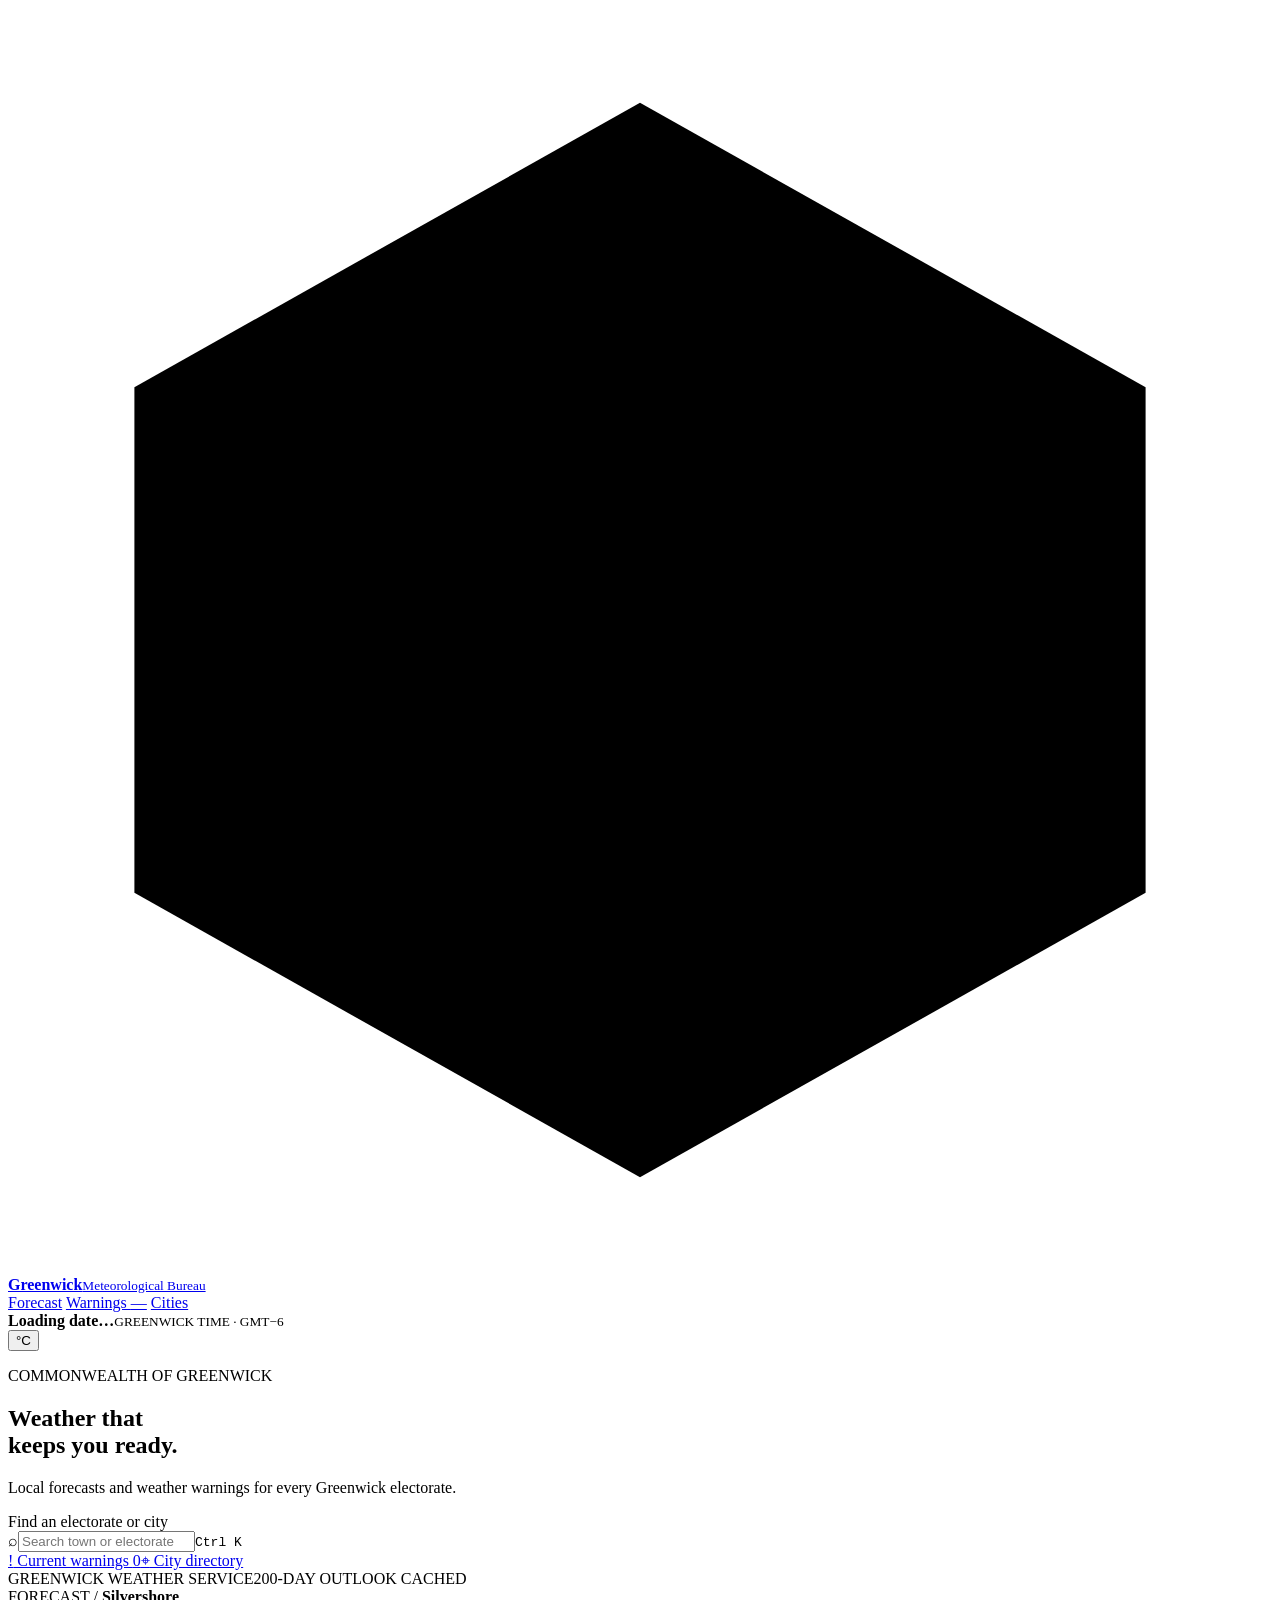
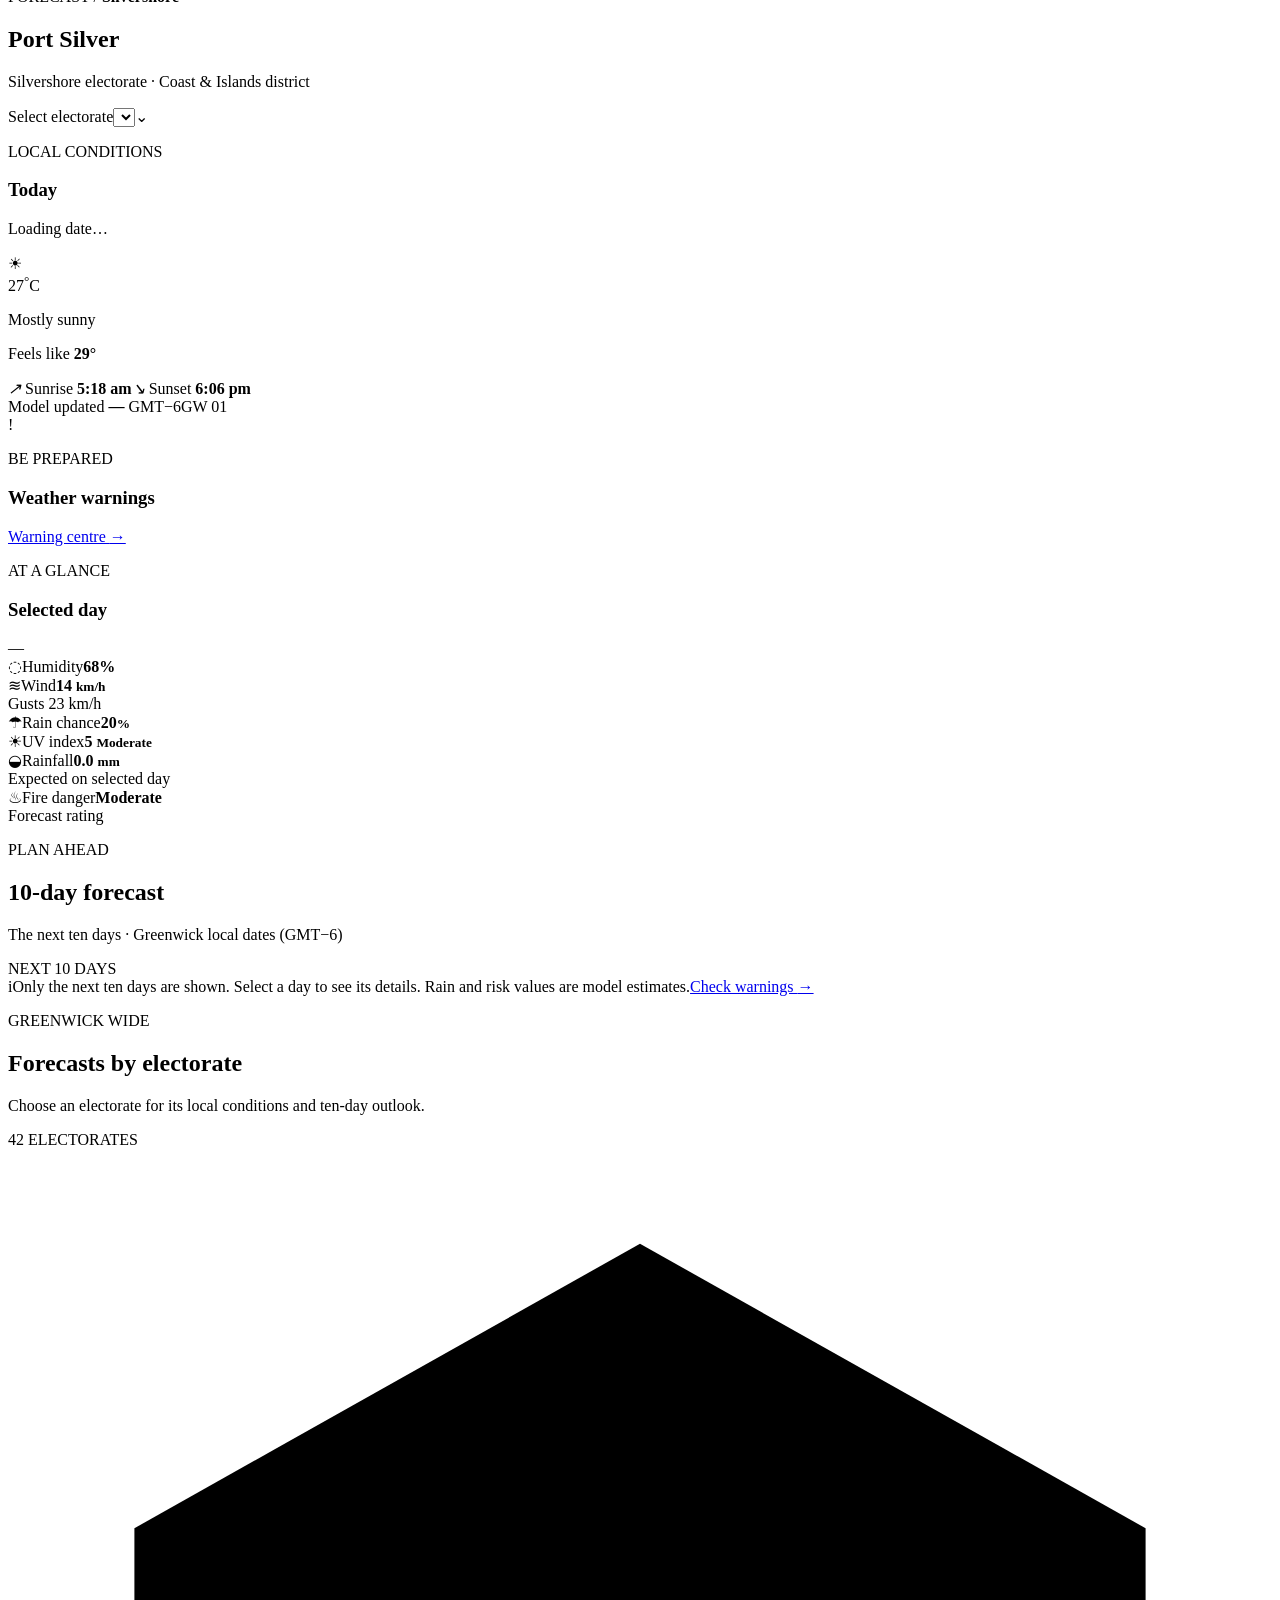
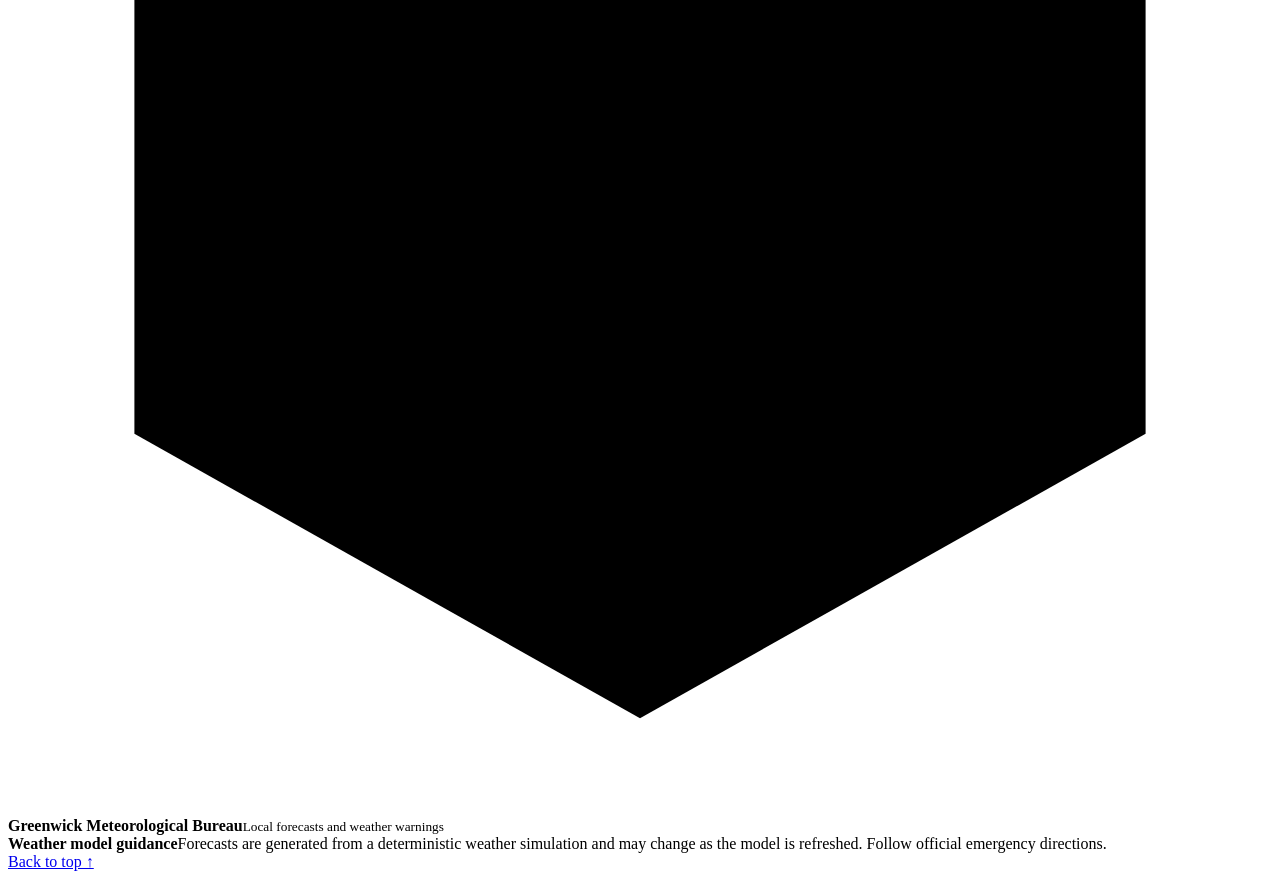
==== index.html @ f3125a79 "Add multi-page Greenwick weather site" ====
<!doctype html>
<html lang="en">
<head>
  <meta charset="utf-8">
  <meta name="viewport" content="width=device-width, initial-scale=1">
  <meta name="theme-color" content="#0b3672">
  <meta name="description" content="Daily weather forecasts and weather warnings for every electorate in Greenwick.">
  <title>Greenwick Meteorological Bureau | Forecast</title>
  <link rel="icon" href="assets/mark.svg" type="image/svg+xml">
  <link rel="stylesheet" href="styles.css">
  <link rel="stylesheet" href="pages.css">
  <script src="weather-core.js" defer></script>
  <script src="app.js" defer></script>
</head>
<body>
  <header class="topbar">
    <a class="brand" href="index.html" aria-label="Greenwick Meteorological Bureau home">
      <span class="brand-mark" aria-hidden="true"><svg viewBox="0 0 40 40"><path d="M20 3 36 12v16L20 37 4 28V12L20 3Z"/><path d="M9 22h22M12 17h16M15 12h10M15 27h10M18 32h4"/></svg></span>
      <span><b>Greenwick</b><small>Meteorological Bureau</small></span>
    </a>
    <nav class="main-nav" aria-label="Main navigation">
      <a class="nav-link active" href="index.html" aria-current="page">Forecast</a>
      <a class="nav-link" href="warnings.html">Warnings <span class="nav-count" id="nav-warning-count">—</span></a>
      <a class="nav-link" href="cities.html">Cities</a>
    </nav>
    <div class="top-actions"><div class="time-chip"><b data-local-date>Loading date…</b><small>GREENWICK TIME · GMT−6 <span data-local-time></span></small></div><button class="icon-button" id="units-toggle" title="Toggle temperature units" aria-label="Toggle temperature units">°C</button></div>
  </header>

  <main id="top">
    <section class="hero" id="forecast">
      <div class="hero-contours" aria-hidden="true"></div>
      <div class="hero-inner">
        <div class="hero-copy"><p class="eyebrow">COMMONWEALTH OF GREENWICK</p><h1>Weather that<br><span>keeps you ready.</span></h1><p>Local forecasts and weather warnings for every Greenwick electorate.</p></div>
        <div class="hero-tools">
          <label class="search-label" for="electorate-search">Find an electorate or city</label>
          <div class="search-wrap"><span aria-hidden="true">⌕</span><input id="electorate-search" type="search" placeholder="Search town or electorate" autocomplete="off"><kbd>Ctrl K</kbd></div>
          <div class="quick-links"><a href="warnings.html"><span class="quick-icon warning-icon">!</span> Current warnings <span id="hero-warning-count">0</span></a><a href="cities.html"><span class="quick-icon">⌖</span> City directory</a></div>
          <div class="search-results" id="search-results" role="listbox" aria-label="Electorate search results" hidden></div>
        </div>
      </div>
      <div class="hero-bottom"><span><i class="live-dot"></i> GREENWICK WEATHER SERVICE</span><span id="cache-status">200-DAY OUTLOOK CACHED</span></div>
    </section>

    <section class="content-shell">
      <div class="location-line">
        <div><div class="breadcrumb">FORECAST <span>/</span> <b id="breadcrumb-area">Silvershore</b></div><h2 id="location-title">Port Silver</h2><p id="location-meta">Silvershore electorate · Coast &amp; Islands district</p></div>
        <label class="select-wrap"><span class="sr-only">Select electorate</span><select id="electorate-select"></select><span aria-hidden="true">⌄</span></label>
      </div>

      <div class="dashboard-grid">
        <section class="current-card" aria-labelledby="current-heading">
          <div class="current-art" aria-hidden="true"><div class="sun"></div><div class="cloud cloud-one"></div><div class="cloud cloud-two"></div><div class="rain rain-one"></div><div class="rain rain-two"></div><div class="art-horizon"></div></div>
          <div class="current-top"><div><p class="eyebrow pale">LOCAL CONDITIONS</p><h3 id="current-heading">Today</h3><p id="current-date">Loading date…</p></div><div class="current-weather-icon" id="current-icon" aria-hidden="true">☀</div></div>
          <div class="temperature"><span id="current-temp">27</span><sup>°</sup><span class="temp-unit">C</span></div>
          <p class="condition" id="current-condition">Mostly sunny</p>
          <p class="feels">Feels like <b id="current-feels">29°</b></p>
          <div class="sun-times"><span><i>↗</i> Sunrise <b id="sunrise">5:18 am</b></span><span><i>↘</i> Sunset <b id="sunset">6:06 pm</b></span></div>
          <div class="current-foot"><span><i class="live-dot"></i> Model updated <b id="updated-time">—</b> GMT−6</span><span class="location-code" id="location-code">GW 01</span></div>
        </section>

        <div class="right-column">
          <section class="warning-card" id="warnings" aria-labelledby="warnings-heading">
            <div class="section-heading warning-heading"><div class="alert-symbol">!</div><div><p class="eyebrow">BE PREPARED</p><h3 id="warnings-heading">Weather warnings</h3></div><a class="text-link" href="warnings.html">Warning centre <span>→</span></a></div>
            <div id="warning-summary" class="warning-summary"></div>
            <div id="warning-list" class="warning-list"></div>
            <div class="no-warnings" id="no-warnings" hidden><span>✓</span><div><b>No warnings for this electorate</b><small>Forecast conditions are below the alert thresholds for the next ten days.</small></div></div>
          </section>
          <section class="details-card" aria-labelledby="details-heading"><div class="section-heading"><div><p class="eyebrow">AT A GLANCE</p><h3 id="details-heading">Selected day</h3></div><span class="details-date" id="details-date">—</span></div>
            <div class="metrics-grid">
              <div class="metric"><span class="metric-icon">◌</span><span class="metric-label">Humidity</span><b id="humidity">68%</b><div class="metric-track"><i id="humidity-bar"></i></div></div>
              <div class="metric"><span class="metric-icon">≋</span><span class="metric-label">Wind</span><b><span id="wind">14</span> <small>km/h</small></b><div class="metric-note">Gusts <span id="gust">23</span> km/h</div></div>
              <div class="metric"><span class="metric-icon">☂</span><span class="metric-label">Rain chance</span><b><span id="rain-prob">20</span><small>%</small></b><div class="metric-track"><i id="rain-bar"></i></div></div>
              <div class="metric"><span class="metric-icon">☀</span><span class="metric-label">UV index</span><b><span id="uv">5</span> <small id="uv-level">Moderate</small></b><div class="uv-scale"><i></i><i></i><i></i><i></i><i></i></div></div>
              <div class="metric"><span class="metric-icon">◒</span><span class="metric-label">Rainfall</span><b><span id="rain-mm">0.0</span> <small>mm</small></b><div class="metric-note">Expected on selected day</div></div>
              <div class="metric"><span class="metric-icon">♨</span><span class="metric-label">Fire danger</span><b id="fire-danger">Moderate</b><div class="metric-note">Forecast rating</div></div>
            </div>
          </section>
        </div>
      </div>

      <section class="outlook-section" id="outlook" aria-labelledby="outlook-heading">
        <div class="outlook-heading"><div><p class="eyebrow">PLAN AHEAD</p><h2 id="outlook-heading">10-day forecast</h2><p id="outlook-caption">The next ten days · Greenwick local dates (GMT−6)</p></div><span class="range-label">NEXT 10 DAYS</span></div>
        <div class="forecast-strip" id="forecast-strip"></div>
        <div class="outlook-note"><span class="info-icon">i</span><span>Only the next ten days are shown. Select a day to see its details. Rain and risk values are model estimates.</span><a href="warnings.html" class="subtle-button">Check warnings <span>→</span></a></div>
      </section>

      <section class="electorates-section" id="electorates"><div class="section-heading"><div><p class="eyebrow">GREENWICK WIDE</p><h2>Forecasts by electorate</h2><p class="section-subtitle">Choose an electorate for its local conditions and ten-day outlook.</p></div><span class="electorate-count">42 ELECTORATES</span></div><div class="electorate-chips" id="electorate-chips"></div></section>
    </section>
  </main>
  <footer><div class="footer-brand"><span class="brand-mark small"><svg viewBox="0 0 40 40"><path d="M20 3 36 12v16L20 37 4 28V12L20 3Z"/><path d="M9 22h22M12 17h16M15 12h10M15 27h10M18 32h4"/></svg></span><div><b>Greenwick Meteorological Bureau</b><small>Local forecasts and weather warnings</small></div></div><div class="footer-note"><b>Weather model guidance</b><span>Forecasts are generated from a deterministic weather simulation and may change as the model is refreshed. Follow official emergency directions.</span></div><a href="#top" class="back-top">Back to top ↑</a></footer>
</body>
</html>
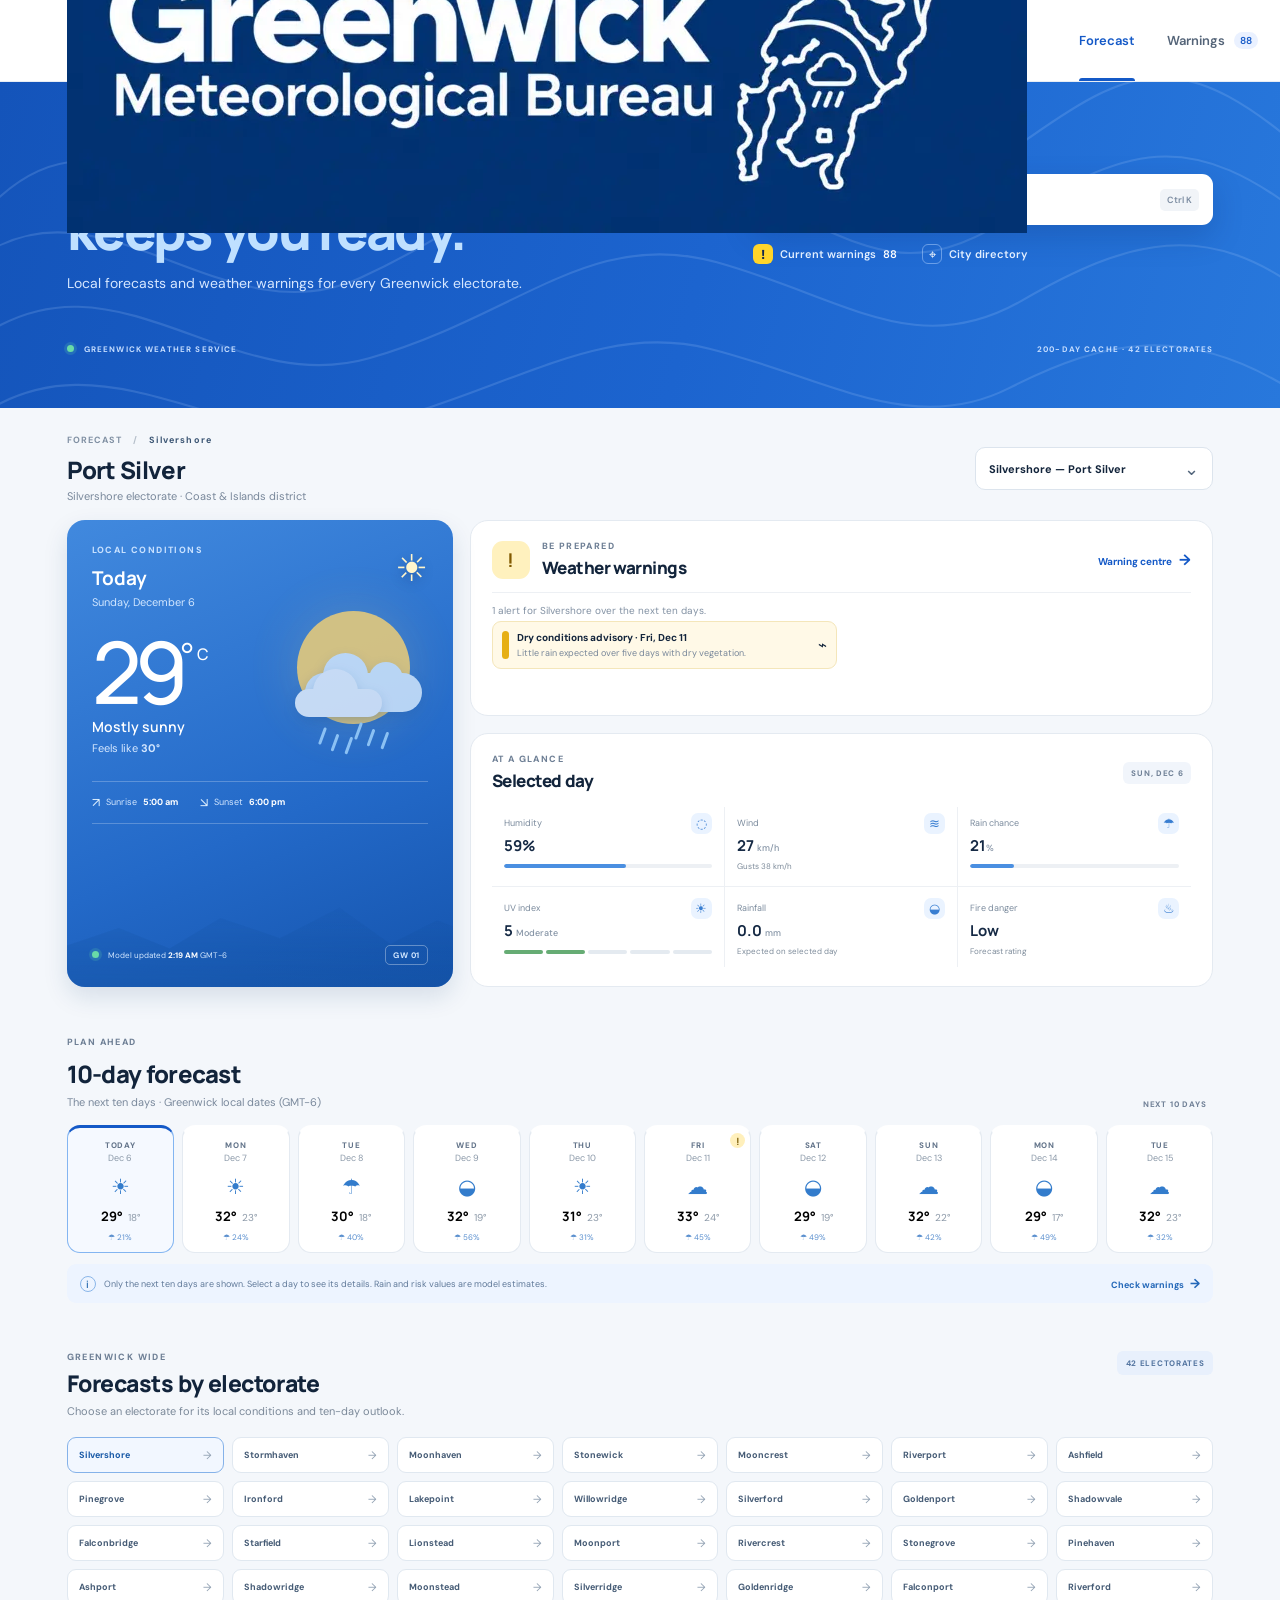
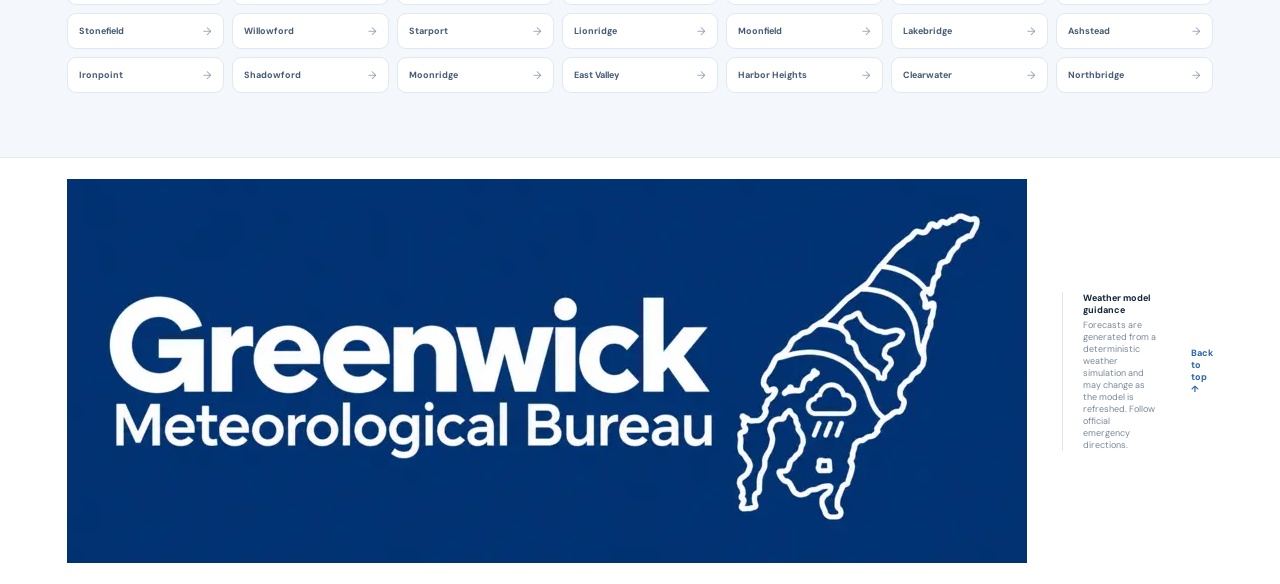
==== commit 5fd03e79: "Use the supplied Greenwick Bureau logo across site pages" ====
--- a/index.html
+++ b/index.html
@@ -14,10 +14,7 @@
 </head>
 <body>
   <header class="topbar">
-    <a class="brand" href="index.html" aria-label="Greenwick Meteorological Bureau home">
-      <span class="brand-mark" aria-hidden="true"><svg viewBox="0 0 40 40"><path d="M20 3 36 12v16L20 37 4 28V12L20 3Z"/><path d="M9 22h22M12 17h16M15 12h10M15 27h10M18 32h4"/></svg></span>
-      <span><b>Greenwick</b><small>Meteorological Bureau</small></span>
-    </a>
+    <a class="brand" href="index.html" aria-label="Greenwick Meteorological Bureau home"><img class="brand-logo" src="assets/greenwick-logo.webp" alt=""></a>
     <nav class="main-nav" aria-label="Main navigation">
       <a class="nav-link active" href="index.html" aria-current="page">Forecast</a>
       <a class="nav-link" href="warnings.html">Warnings <span class="nav-count" id="nav-warning-count">—</span></a>
@@ -87,6 +84,6 @@
       <section class="electorates-section" id="electorates"><div class="section-heading"><div><p class="eyebrow">GREENWICK WIDE</p><h2>Forecasts by electorate</h2><p class="section-subtitle">Choose an electorate for its local conditions and ten-day outlook.</p></div><span class="electorate-count">42 ELECTORATES</span></div><div class="electorate-chips" id="electorate-chips"></div></section>
     </section>
   </main>
-  <footer><div class="footer-brand"><span class="brand-mark small"><svg viewBox="0 0 40 40"><path d="M20 3 36 12v16L20 37 4 28V12L20 3Z"/><path d="M9 22h22M12 17h16M15 12h10M15 27h10M18 32h4"/></svg></span><div><b>Greenwick Meteorological Bureau</b><small>Local forecasts and weather warnings</small></div></div><div class="footer-note"><b>Weather model guidance</b><span>Forecasts are generated from a deterministic weather simulation and may change as the model is refreshed. Follow official emergency directions.</span></div><a href="#top" class="back-top">Back to top ↑</a></footer>
+  <footer><a class="footer-brand" href="index.html" aria-label="Greenwick Meteorological Bureau"><img class="brand-logo footer-logo" src="assets/greenwick-logo.webp" alt=""></a><div class="footer-note"><b>Weather model guidance</b><span>Forecasts are generated from a deterministic weather simulation and may change as the model is refreshed. Follow official emergency directions.</span></div><a href="#top" class="back-top">Back to top ↑</a></footer>
 </body>
 </html>
--- a/styles.css
+++ b/styles.css
@@ -0,0 +1,6 @@
+@import url('https://fonts.googleapis.com/css2?family=DM+Sans:wght@400;500;600;700&family=Manrope:wght@400;500;600;700;800&display=swap');
+:root{--blue:#1459c7;--blue-deep:#0a3276;--blue-dark:#07264d;--sky:#eaf3ff;--ink:#12243b;--muted:#6b7a8d;--line:#dce4ed;--yellow:#ffd52a;--red:#cb3a32;--surface:#fff;--bg:#f4f7fb;--green:#3c9a70;--radius:18px;font-family:'DM Sans',Arial,sans-serif;color:var(--ink);background:var(--bg);font-synthesis:none;text-rendering:optimizeLegibility}*{box-sizing:border-box}[hidden]{display:none!important}html{scroll-behavior:smooth;scroll-padding-top:86px}body{margin:0;min-width:320px;background:var(--bg)}button,input,select{font:inherit}button,a,select{outline-color:#80b6ff}a{color:inherit;text-decoration:none}.topbar{height:82px;background:#fff;display:flex;align-items:center;padding:0 max(calc((100vw - 1380px)/2),5.2vw);gap:52px;position:relative;z-index:5;border-bottom:1px solid #e8edf4}.brand{display:flex;align-items:center;gap:11px;flex-shrink:0}.brand-mark{width:39px;height:39px;border-radius:12px;background:var(--blue);display:grid;place-items:center}.brand-mark svg{width:27px;fill:none;stroke:#fff;stroke-width:1.8;stroke-linecap:round;stroke-linejoin:round}.brand b,.brand small{display:block}.brand b{font:800 16px Manrope,sans-serif;letter-spacing:-.4px}.brand small{font-size:10px;color:#68778a;margin-top:2px}.main-nav{display:flex;align-items:stretch;gap:32px;height:100%;flex:1}.nav-link{position:relative;display:flex;align-items:center;gap:9px;color:#546478;font-size:13px;font-weight:600}.nav-link.active{color:var(--blue)}.nav-link.active:after{content:'';height:3px;background:var(--blue);position:absolute;bottom:0;left:0;right:0;border-radius:4px 4px 0 0}.nav-count{background:#eaf1ff;color:var(--blue);font-size:10px;padding:2px 6px;border-radius:10px}.top-actions{display:flex;align-items:center;gap:14px}.service-mark{font-size:9px;font-weight:800;letter-spacing:1px;color:#4776b1;background:#edf4ff;padding:8px 10px;border-radius:7px}.icon-button{border:1px solid var(--line);background:#fff;border-radius:10px;min-width:40px;height:38px;font-weight:700;color:#35516e;cursor:pointer}.hero{min-height:326px;background:#1459c7;color:#fff;position:relative;overflow:visible;isolation:isolate}.hero:before{content:'';position:absolute;inset:0;background:linear-gradient(105deg,#1454ba 0%,#1c64cf 55%,#2878dc 100%);z-index:-2}.hero-contours{position:absolute;inset:0;opacity:.17;z-index:-1;background-image:url("data:image/svg+xml,%3Csvg width='1200' height='480' viewBox='0 0 1200 480' xmlns='http://www.w3.org/2000/svg'%3E%3Cg fill='none' stroke='%23b8d7ff' stroke-width='2'%3E%3Cpath d='M-20 128c122-142 212 51 345-24S515-22 661 33s185 104 293 27 153-99 280 15'/%3E%3Cpath d='M-52 194c126-142 250 53 389-10s178-141 321-93 174 106 285 39 170-94 289 4'/%3E%3Cpath d='M-40 256c137-121 246 43 386 3s207-123 326-90 187 93 286 36 173-79 269-4'/%3E%3Cpath d='M-42 330c129-113 243 21 378-7s220-100 329-73 190 83 281 37 164-61 264 1'/%3E%3Cpath d='M-44 401c142-96 239-3 383-20s223-71 327-56 173 64 282 31 184-46 266 0'/%3E%3C/g%3E%3C/svg%3E");background-size:cover}.hero-inner{max-width:1380px;margin:auto;padding:43px 0 52px;display:grid;grid-template-columns:1.2fr 1fr;align-items:center;gap:70px}.eyebrow{margin:0 0 9px;font-size:9px;font-weight:800;letter-spacing:1.4px;color:#6e7f95}.hero .eyebrow{color:#b6d4ff}.hero h1{font:800 clamp(38px,4.2vw,58px)/1.04 Manrope,sans-serif;letter-spacing:-2.5px;margin:0}.hero h1 span{color:#bfe0ff}.hero-copy>p:last-child{margin:16px 0 0;color:#d6e7ff;font-size:14px}.hero-tools{max-width:460px;justify-self:end;width:100%;position:relative}.search-label{font-size:11px;font-weight:700;display:block;margin-bottom:8px;color:#eaf4ff}.search-wrap{height:51px;border-radius:11px;background:white;display:flex;align-items:center;padding:0 14px;gap:11px;color:#2f5e98;box-shadow:0 12px 30px #082b6736}.search-wrap>span{font-size:27px;line-height:1;transform:rotate(-15deg)}.search-wrap input{flex:1;min-width:0;border:0;outline:0;color:var(--ink);font-size:13px}.search-wrap input::placeholder{color:#98a5b5}.search-wrap kbd{font:600 9px 'DM Sans';background:#f1f4f8;color:#7c8ca1;padding:5px 7px;border-radius:5px}.quick-links{display:flex;gap:25px;margin-top:19px}.quick-links a{font-size:11px;font-weight:600;color:#e2efff;display:flex;align-items:center;gap:7px}.quick-links a>span:last-child{color:#fff}.quick-icon{width:20px;height:20px;border:1px solid #b6d5ff7d;border-radius:6px;display:inline-grid;place-items:center;font-size:13px}.warning-icon{background:#ffd52a;color:#10264d;border:0;font-weight:900}.search-results{position:absolute;top:78px;left:0;right:0;background:#fff;color:var(--ink);z-index:4;border-radius:12px;box-shadow:0 18px 45px #082b6740;overflow:hidden;max-height:320px;overflow-y:auto}.search-result{display:flex;width:100%;border:0;background:#fff;padding:12px 15px;text-align:left;align-items:center;gap:11px;cursor:pointer;color:var(--ink)}.search-result:hover,.search-result:focus{background:#f1f6ff}.result-pin{width:30px;height:30px;border-radius:9px;background:#edf4ff;color:var(--blue);display:grid;place-items:center}.search-result b,.search-result small{display:block}.search-result b{font-size:12px}.search-result small{color:#78879a;font-size:10px;margin-top:2px}.hero-bottom{max-width:1380px;margin:auto;padding:0 0 14px;display:flex;justify-content:space-between;color:#c5ddff;font-size:8px;letter-spacing:1.15px;font-weight:700}.live-dot{display:inline-block;width:7px;height:7px;background:#69dba7;border-radius:50%;margin-right:7px;box-shadow:0 0 0 3px #69dba72d}.content-shell{max-width:1380px;margin:0 auto;padding:26px 0 64px}.location-line{display:flex;justify-content:space-between;align-items:center;margin-bottom:17px}.breadcrumb{color:#8090a3;font-size:9px;font-weight:700;letter-spacing:1.05px}.breadcrumb span{padding:0 8px;color:#b5bfca}.breadcrumb b{color:#3c5674}.location-line h2{font:800 24px Manrope,sans-serif;letter-spacing:-.7px;margin:7px 0 3px}.location-line p{margin:0;color:#78879a;font-size:11px}.select-wrap{min-width:215px;height:43px;background:#fff;border:1px solid var(--line);border-radius:10px;display:flex;align-items:center;padding:0 13px;position:relative;color:#52657b}.select-wrap select{appearance:none;background:transparent;border:0;outline:0;width:100%;font-weight:700;font-size:11px;color:var(--ink);cursor:pointer;padding-right:17px}.select-wrap>span:last-child{position:absolute;right:13px;font-size:18px;pointer-events:none}.dashboard-grid{display:grid;grid-template-columns:minmax(340px,.82fr) minmax(0,1.58fr);gap:17px}.current-card{position:relative;isolation:isolate;overflow:hidden;background:linear-gradient(158deg,#4189de 0%,#2369c8 62%,#1554ad 100%);min-height:442px;border-radius:var(--radius);color:#fff;padding:24px 25px;box-shadow:0 10px 24px #123b7021}.current-art{position:absolute;z-index:-1;inset:0;opacity:.78;overflow:hidden}.sun{position:absolute;width:113px;height:113px;border-radius:50%;background:#ffd66f;right:43px;top:91px;box-shadow:0 0 55px #ffda783e}.cloud{position:absolute;background:#e1f1ff;border-radius:50px;filter:drop-shadow(0 5px 6px #174c8a30)}.cloud-one{right:31px;top:153px;width:117px;height:39px}.cloud-one:before,.cloud-two:before{content:'';position:absolute;background:inherit;border-radius:50%;width:45px;height:45px;top:-20px;left:18px}.cloud-one:after{content:'';position:absolute;background:inherit;border-radius:50%;width:34px;height:34px;top:-11px;right:19px}.cloud-two{right:71px;top:169px;width:87px;height:28px;background:#f1f8ff}.rain{position:absolute;width:3px;height:18px;background:#a8d9ff;border-radius:4px;top:202px;right:93px;transform:rotate(20deg);box-shadow:14px 2px #a8d9ff,28px 0 #a8d9ff}.rain-two{right:129px;top:207px}.art-horizon{position:absolute;bottom:-1px;left:-3%;width:110%;height:113px;background:linear-gradient(0deg,#124f9b70,transparent);clip-path:polygon(0 66%,15% 47%,27% 65%,39% 38%,53% 56%,67% 29%,79% 61%,90% 40%,100% 55%,100% 100%,0 100%)}.current-top{display:flex;justify-content:space-between;align-items:flex-start;position:relative}.current-card .eyebrow{color:#c8e1ff}.current-top h3{font:700 19px Manrope;margin:0}.current-top p:last-child{font-size:11px;margin:4px 0 0;color:#d1e6ff}.current-weather-icon{font-size:37px;color:#fff5cc;text-shadow:0 4px 12px #172d5550}.temperature{display:flex;align-items:flex-start;margin-top:22px;position:relative}.temperature span:first-child{font:500 86px/.94 Manrope,sans-serif;letter-spacing:-7px}.temperature sup{font:400 29px Manrope;margin-top:2px}.temperature .temp-unit{font:500 16px Manrope;margin:12px 0 0 3px;letter-spacing:0}.condition{font:600 14px Manrope;margin:5px 0 0}.feels{margin:5px 0 0;color:#d6e8ff;font-size:11px}.sun-times{display:flex;gap:22px;border-top:1px solid #ffffff3c;border-bottom:1px solid #ffffff3c;margin-top:26px;padding:12px 0;color:#d4e7ff;font-size:9px}.sun-times span{display:flex;gap:6px;align-items:center}.sun-times i{font-style:normal;color:#dff0ff;font-size:13px}.sun-times b{color:white}.current-foot{position:absolute;bottom:22px;left:25px;right:25px;display:flex;align-items:center;justify-content:space-between;font-size:8px;color:#d2e7ff}.current-foot b{color:#fff}.location-code{border:1px solid #ffffff55;border-radius:5px;padding:4px 7px;font-size:8px;font-weight:700;letter-spacing:.5px}.right-column{display:flex;flex-direction:column;gap:17px}.warning-card,.details-card{background:#fff;border:1px solid #e4eaf1;border-radius:var(--radius);padding:19px 21px}.warning-card{min-height:196px}.section-heading{display:flex;align-items:center;gap:12px}.section-heading h3,.section-heading h2{font:800 17px Manrope,sans-serif;letter-spacing:-.45px;margin:0}.section-heading h2{font-size:23px}.section-heading .eyebrow{margin-bottom:4px}.warning-heading{border-bottom:1px solid #edf0f4;padding-bottom:13px}.alert-symbol{background:#fff1be;color:#825a00;font:bold 19px Manrope;width:38px;height:38px;border-radius:11px;display:grid;place-items:center}.text-link{margin-left:auto;color:var(--blue);font-size:10px;font-weight:700;white-space:nowrap}.text-link span{font-size:15px;margin-left:5px}.warning-summary{font-size:10px;color:#8291a3;margin:11px 0 4px}.warning-list{display:grid;grid-template-columns:1fr 1fr;gap:7px 10px}.warning-item{display:flex;align-items:center;gap:8px;padding:9px;background:#fff9e7;border:1px solid #f4e6ba;border-radius:9px;min-width:0}.warning-item.severe{background:#fff1ef;border-color:#f0d0cb}.warning-item .warning-level{width:7px;height:28px;border-radius:5px;background:#e6af15;flex-shrink:0}.warning-item.severe .warning-level{background:#d64c43}.warning-item b,.warning-item small{display:block;overflow:hidden;text-overflow:ellipsis;white-space:nowrap}.warning-item b{font-size:10px}.warning-item small{font-size:9px;color:#78879a;margin-top:3px}.warning-item .w-icon{margin-left:auto;font-size:15px}.no-warnings{display:flex;gap:11px;align-items:center;padding:15px 0 3px}.no-warnings>span{width:29px;height:29px;display:grid;place-items:center;border-radius:50%;background:#e6f6ed;color:#278758;font-weight:900}.no-warnings b,.no-warnings small{display:block}.no-warnings b{font-size:11px}.no-warnings small{font-size:9px;color:#7d8b9b;margin-top:4px}.details-card{flex:1}.details-date{margin-left:auto;background:#f1f5fb;color:#708197;font-size:8px;font-weight:800;letter-spacing:.7px;padding:6px 8px;border-radius:6px}.metrics-grid{display:grid;grid-template-columns:repeat(3,1fr);margin-top:15px}.metric{min-height:80px;padding:6px 12px;border-right:1px solid #edf0f4;border-bottom:1px solid #edf0f4;position:relative}.metric:nth-child(3n){border-right:0}.metric:nth-child(n+4){border-bottom:0;padding-top:11px}.metric-icon{width:21px;height:21px;display:grid;place-items:center;background:#eaf3ff;color:#397ed1;border-radius:7px;font-size:13px;float:right}.metric-label{display:block;color:#7b8b9d;font-size:9px;margin:4px 0 6px}.metric>b{font:700 15px Manrope;color:#152944;display:block}.metric>b small{font:500 9px 'DM Sans';color:#8392a4}.metric-track{margin-top:8px;height:4px;background:#edf0f4;border-radius:4px;overflow:hidden}.metric-track i{display:block;background:#4a8fe1;height:100%;border-radius:4px;width:60%}.metric-note{font-size:8px;color:#7d8b9a;margin-top:5px}.uv-scale{height:4px;display:flex;gap:3px;margin-top:9px}.uv-scale i{height:100%;flex:1;background:#e4eaf0;border-radius:3px}.uv-scale i:nth-child(-n+2){background:#66ac74}.outlook-section{padding-top:49px}.outlook-heading{display:flex;align-items:end;justify-content:space-between;margin-bottom:16px}.outlook-heading h2{font:800 24px Manrope;letter-spacing:-.7px;margin:0}.outlook-heading>div:first-child>p:last-child{font-size:11px;color:#7a899c;margin:5px 0 0}.range-controls{display:flex;align-items:center;gap:7px}.range-label{font-size:8px;font-weight:800;letter-spacing:.8px;color:#718197;margin-right:7px}.arrow-button{width:33px;height:33px;border:1px solid var(--line);border-radius:9px;background:#fff;color:#335879;font-size:16px;cursor:pointer}.arrow-button:hover:not(:disabled){background:#eaf3ff;border-color:#a6c7f0}.arrow-button:disabled{opacity:.4;cursor:not-allowed}.forecast-strip{display:grid;grid-template-columns:repeat(10,minmax(0,1fr));gap:8px}.day-card{position:relative;background:#fff;border:1px solid #e4eaf1;border-radius:13px;padding:12px 8px 10px;text-align:center;min-width:0;cursor:pointer;transition:.16s;border-top:3px solid transparent}.day-card:hover{transform:translateY(-2px);box-shadow:0 8px 17px #1d3c6414}.day-card.selected{border-color:#83b5f1;border-top-color:var(--blue);background:#f5f9ff}.day-name{font-size:8px;font-weight:800;letter-spacing:.6px;color:#63748a}.day-date{font-size:9px;color:#8a98a8;margin-top:2px}.day-icon{font-size:21px;margin:9px 0 6px;color:#337ccc}.day-temps{display:flex;justify-content:center;gap:5px;align-items:baseline}.day-temps b{font:700 13px Manrope}.day-temps span{font-size:10px;color:#8c99a8}.day-rain{font-size:8px;color:#5b90cf;margin-top:7px;white-space:nowrap}.day-rain span{font-size:9px}.day-rain.none{color:#a9b4c0}.forecast-warn{position:absolute;right:5px;top:5px;width:15px;height:15px;border-radius:50%;background:#fff0bc;color:#795900;font:bold 10px Manrope;display:grid;place-items:center}.outlook-note{display:flex;align-items:center;gap:8px;padding:11px 13px;background:#edf4ff;border-radius:9px;margin-top:11px;color:#617a9a;font-size:9px}.info-icon{width:16px;height:16px;border:1px solid #8ab6e9;border-radius:50%;color:#3e79b7;display:grid;place-items:center;font:700 10px Manrope;flex-shrink:0}.subtle-button{margin-left:auto;background:none;border:0;color:#2367b8;font-size:9px;font-weight:700;cursor:pointer;white-space:nowrap}.subtle-button span{font-size:13px;padding-left:4px}.electorates-section{padding-top:48px}.electorates-section .section-heading{justify-content:space-between;align-items:flex-start}.section-heading .section-subtitle{margin:5px 0 0;color:#7b8999;font-size:11px}.electorate-count{background:#e8f0fc;color:#5576a1;border-radius:6px;padding:7px 9px;font-size:8px;font-weight:800;letter-spacing:.7px}.electorate-chips{display:grid;grid-template-columns:repeat(7,1fr);gap:8px;margin-top:19px}.electorate-chip{border:1px solid #e0e8f0;background:#fff;border-radius:9px;padding:10px 11px;display:flex;justify-content:space-between;align-items:center;cursor:pointer;text-align:left;color:#455b75;min-width:0}.electorate-chip:hover,.electorate-chip.active{border-color:#85b2e9;background:#f2f7ff;color:#1859a7}.electorate-chip b{font-size:9px;white-space:nowrap;overflow:hidden;text-overflow:ellipsis}.electorate-chip span{font-size:11px;color:#90a0b2;margin-left:4px}.footer-brand{display:flex;gap:10px;align-items:center}.brand-mark.small{width:32px;height:32px;border-radius:9px}.brand-mark.small svg{width:21px}.footer-brand b,.footer-brand small{display:block}.footer-brand b{font:700 11px Manrope}.footer-brand small{font-size:9px;color:#738399;margin-top:3px}footer{background:#fff;border-top:1px solid #e4eaf1;padding:21px max(calc((100vw - 1380px)/2),5.2vw);display:flex;align-items:center;gap:35px}.footer-note{display:flex;flex-direction:column;gap:3px;border-left:1px solid #dfe6ee;padding-left:20px}.footer-note b{font-size:9px}.footer-note span{font-size:9px;color:#79889b}.back-top{margin-left:auto;color:#2764a8;font-size:9px;font-weight:700}.sr-only{position:absolute;width:1px;height:1px;padding:0;margin:-1px;overflow:hidden;clip:rect(0,0,0,0);white-space:nowrap;border:0}
+@media(max-width:1450px){.hero-inner,.hero-bottom,.content-shell{margin-left:5.2vw;margin-right:5.2vw}.topbar{padding-left:5.2vw;padding-right:5.2vw}footer{padding-left:5.2vw;padding-right:5.2vw}}
+@media(max-width:1000px){.topbar{gap:25px}.main-nav{gap:17px}.hero-inner{gap:35px}.dashboard-grid{grid-template-columns:minmax(290px,.8fr) minmax(0,1.3fr)}.warning-list{grid-template-columns:1fr}.warning-card{max-height:226px;overflow:auto}.forecast-strip{grid-template-columns:repeat(5,1fr)}.day-card:nth-child(n+11){display:none}.electorate-chips{grid-template-columns:repeat(5,1fr)}}
+@media(max-width:700px){.topbar{height:66px;padding:0 17px;gap:12px}.brand-mark{width:34px;height:34px}.brand b{font-size:13px}.brand small{font-size:9px}.main-nav{display:none}.top-actions{margin-left:auto}.service-mark{font-size:8px;padding:7px}.hero-inner{margin:0;padding:30px 18px 35px;display:block}.hero{min-height:0}.hero h1{font-size:42px;letter-spacing:-1.8px}.hero-copy>p:last-child{font-size:12px;margin-top:10px}.hero-tools{margin-top:25px;max-width:none}.quick-links{margin-top:14px;gap:17px}.quick-links a{font-size:10px}.hero-bottom{margin:0 18px;padding-bottom:12px;font-size:7px}.content-shell{margin:0;padding:22px 16px 44px}.location-line{align-items:flex-start}.location-line h2{font-size:21px}.location-line p{font-size:10px}.select-wrap{min-width:42px;width:42px;height:40px;padding:0 10px}.select-wrap select{opacity:0;position:absolute;inset:0;cursor:pointer}.select-wrap>span:last-child{right:12px}.dashboard-grid{grid-template-columns:1fr;gap:12px}.current-card{min-height:350px;padding:21px}.temperature{margin-top:27px}.current-foot{left:21px;right:21px;bottom:18px}.sun-times{margin-top:25px}.right-column{gap:12px}.warning-card,.details-card{padding:16px}.warning-card{max-height:none}.warning-list{grid-template-columns:1fr 1fr}.metrics-grid{margin-top:10px}.metric{padding:6px 9px;min-height:76px}.outlook-section{padding-top:35px}.outlook-heading h2,.section-heading h2{font-size:21px}.outlook-heading{align-items:flex-end}.range-controls{gap:5px}.range-label{font-size:7px;margin-right:2px}.arrow-button{width:30px;height:30px}.forecast-strip{grid-template-columns:repeat(5,minmax(0,1fr));gap:5px}.day-card{padding:9px 4px 8px;border-radius:10px}.day-name{font-size:7px}.day-date{font-size:8px}.day-icon{font-size:18px;margin:8px 0 4px}.day-temps{gap:3px}.day-temps b{font-size:11px}.day-temps span{font-size:9px}.day-rain{font-size:7px}.forecast-strip .day-card:nth-child(n+6){display:block}.outlook-note{font-size:8px;align-items:flex-start;line-height:1.4}.subtle-button{font-size:8px}.electorates-section{padding-top:35px}.electorate-chips{grid-template-columns:repeat(3,1fr);gap:6px;margin-top:14px}.electorate-chip{padding:9px 7px}.electorate-chip b{font-size:8px}.electorate-count{font-size:7px}footer{padding:18px 16px;gap:12px;align-items:flex-start;flex-wrap:wrap}.footer-note{order:3;width:100%;border-left:0;border-top:1px solid #e3e9f0;padding:10px 0 0}.back-top{font-size:8px}.footer-brand b{font-size:10px}.footer-brand small{font-size:8px}}
+@media(max-width:380px){.service-mark{display:none}.warning-list{grid-template-columns:1fr}.day-card{padding-left:2px;padding-right:2px}.day-temps b{font-size:10px}.day-rain{white-space:normal}}
--- a/pages.css
+++ b/pages.css
@@ -0,0 +1,5 @@
+.time-chip{display:flex;flex-direction:column;gap:3px;text-align:right;min-width:130px}.time-chip b{font:700 10px Manrope,sans-serif;color:#27435f}.time-chip small{font-size:7px;font-weight:800;letter-spacing:.6px;color:#78889c}.time-chip small span{margin-left:4px;color:#235eaa}.page-main{min-height:70vh}.page-hero{background:linear-gradient(110deg,#0b326b,#1459c7 70%,#2879dd);color:#fff;padding:42px max(calc((100vw - 1380px)/2),5.2vw);display:flex;align-items:center;justify-content:space-between;gap:35px;position:relative;overflow:hidden}.page-hero:after{content:'';position:absolute;width:520px;height:520px;right:10%;top:-290px;border:1px solid #ffffff1c;border-radius:50%;box-shadow:0 0 0 35px #ffffff09,0 0 0 75px #ffffff07}.page-hero .eyebrow{color:#b9d7ff}.page-hero h1{font:800 clamp(34px,4vw,48px)/1.05 Manrope,sans-serif;letter-spacing:-1.7px;margin:0}.page-hero p:not(.eyebrow){color:#d5e8ff;font-size:12px;margin:11px 0 0}.page-hero-meta{z-index:1;display:flex;flex-direction:column;align-items:flex-end;gap:7px;font-size:9px;color:#d2e5ff;letter-spacing:.35px}.page-hero-meta b{font-size:10px;letter-spacing:1px;color:#fff}.page-hero-meta .live-dot{margin:4px 0 0}.page-content{max-width:1380px;margin:auto;padding:32px 0 60px}.warning-stats{display:grid;grid-template-columns:repeat(4,1fr);gap:11px;margin-bottom:19px}.warning-stats article{background:#fff;border:1px solid #e2e9f1;border-radius:13px;padding:14px 16px;min-height:104px}.warning-stats article>span{display:block;font-size:8px;letter-spacing:.9px;font-weight:800;color:#8090a3}.warning-stats article>b{display:block;font:800 25px Manrope;color:#15375f;margin-top:8px}.warning-stats article>b small{font-size:11px;color:#97a6b6}.warning-stats article>small{display:block;font-size:9px;color:#8190a2;margin-top:4px;line-height:1.4}.national-warning-board{border-radius:15px;overflow:hidden;box-shadow:0 9px 23px #0c2c551a;margin-bottom:39px}.national-board-heading{min-height:79px;background:#ffdc31;display:flex;align-items:center;padding:16px 23px;gap:13px;color:#082649}.board-alert-icon{width:38px;height:38px;border-radius:10px;background:#ffe98a;display:grid;place-items:center;font:bold 21px Manrope}.national-board-heading small{display:block;font-size:8px;letter-spacing:1px;font-weight:800}.national-board-heading h2{font:800 18px Manrope;margin:3px 0 0}.board-arrow{margin-left:auto;font-size:25px}.national-warning-body{background:#08274d;color:#fff}.national-board-body{background:#08274d;color:#fff;padding:18px 22px 22px}.board-intro{display:flex;justify-content:space-between;align-items:center;padding-bottom:13px;border-bottom:1px solid #ffffff26}.board-intro b{font:700 12px Manrope}.board-intro span{font-size:9px;color:#c4d7ef}.electorate-warning-list{display:grid;grid-template-columns:repeat(2,1fr);gap:0 28px}.electorate-warning-row{display:flex;align-items:center;gap:12px;min-height:52px;border-bottom:1px solid #ffffff20;color:#fff}.board-count{width:26px;height:26px;border-radius:50%;background:#ffdc31;color:#09264a;display:grid;place-items:center;font:bold 11px Manrope;flex-shrink:0}.board-count.severe{background:#ff8e83}.board-count.warning{background:#ffd54a}.electorate-warning-row b,.electorate-warning-row small{display:block}.electorate-warning-row b{font-size:10px}.electorate-warning-row small{font-size:8px;color:#b6cce6;margin-top:3px}.row-status{margin-left:auto;color:#ffdf54;font-size:8px;font-weight:700}.row-arrow{font-size:14px;color:#a9c9ef}.board-empty{font-size:11px;color:#d2e1f3;padding:8px 0}.warning-results-section{margin-top:3px}.results-heading{display:flex;justify-content:space-between;align-items:flex-end;margin-bottom:16px}.results-heading h2,.city-directory-heading h2{font:800 23px Manrope;letter-spacing:-.6px;margin:0}.results-heading .eyebrow{margin-bottom:5px}.section-subtitle{font-size:10px;color:#7c8c9e;margin:5px 0 0}.result-total{font-size:9px;font-weight:800;color:#436f9f;background:#e9f2fd;padding:7px 9px;border-radius:7px;white-space:nowrap}.filter-bar{display:flex;gap:10px;background:#fff;border:1px solid #e1e8ef;border-radius:12px;padding:12px;margin-bottom:11px}.filter-bar label{display:flex;flex-direction:column;gap:5px;font-size:8px;font-weight:700;color:#74869b;flex:1}.filter-bar input,.filter-bar select,.city-filters input,.city-filters select{height:37px;border:1px solid #dfe7ef;border-radius:8px;background:#fff;padding:0 10px;color:#263f5a;font-size:10px;outline-color:#83b7ed}.filter-search{max-width:240px}.warning-results{display:flex;flex-direction:column;gap:8px}.alert-row{display:flex;align-items:flex-start;gap:13px;background:#fff;border:1px solid #e1e8ef;border-left:4px solid #e4b91c;border-radius:11px;padding:14px 15px}.alert-row.severity-severe{border-left-color:#cb443a}.alert-row.severity-advice{border-left-color:#4681c2}.alert-kind-icon{width:34px;height:34px;border-radius:10px;background:#fff5d9;color:#806000;display:grid;place-items:center;font-size:18px;flex-shrink:0}.severity-severe .alert-kind-icon{background:#fff0ee;color:#b03630}.severity-advice .alert-kind-icon{background:#edf5ff;color:#2d6cae}.alert-main{min-width:0;flex:1}.alert-meta{display:flex;align-items:center;gap:9px;color:#8593a3;font-size:8px}.severity-tag{font-size:7px;text-transform:uppercase;font-weight:800;letter-spacing:.6px;color:#806000;background:#fff4d2;border-radius:4px;padding:4px 6px}.severity-severe .severity-tag{color:#b33f37;background:#fff0ee}.alert-main h3{font:700 13px Manrope;margin:6px 0 4px;color:#172f4d}.alert-main p{font-size:10px;line-height:1.5;color:#64788e;margin:0}.alert-location{display:flex;gap:10px;align-items:center;margin-top:8px;font-size:8px;color:#71849a}.alert-location b{color:#2861a2}.alert-action{font-size:9px;font-weight:700;color:#2862a5;margin:9px 3px 0 10px;white-space:nowrap}.alert-action span{font-size:13px;padding-left:3px}.model-note{border-top:1px solid #e0e7ee;margin:25px 0 0;padding-top:14px;font-size:9px;line-height:1.6;color:#75869a}.model-note b{color:#38516d;margin-right:6px}.empty-panel{display:flex;flex-direction:column;align-items:center;gap:7px;background:#fff;border:1px dashed #cbd8e6;border-radius:12px;padding:30px;color:#486482}.empty-panel>span{font-size:21px;color:#4184ca}.empty-panel b{font:700 12px Manrope}.empty-panel small{font-size:9px;color:#8b99a8}.city-intro{display:grid;grid-template-columns:1fr .9fr;align-items:center;gap:38px;background:#fff;border:1px solid #e0e8ef;border-radius:16px;padding:20px 24px;margin-bottom:33px}.city-intro h2{font:800 22px Manrope;letter-spacing:-.5px;margin:0}.city-intro p:not(.eyebrow){font-size:10px;line-height:1.6;color:#6f8094;max-width:520px;margin:8px 0 0}.map-frame{height:180px;border-radius:11px;background:#062955;overflow:hidden;display:grid;place-items:center}.map-frame img{width:100%;height:100%;object-fit:contain}.city-directory-heading{display:flex;justify-content:space-between;align-items:flex-end;gap:15px;margin-bottom:15px}.city-filters{display:flex;gap:8px}.city-filters input{width:210px}.city-filters select{min-width:165px}.city-grid{display:grid;grid-template-columns:repeat(4,minmax(0,1fr));gap:10px}.city-card{background:#fff;border:1px solid #e2e9f0;border-radius:13px;padding:14px 14px 11px;transition:transform .16s,box-shadow .16s}.city-card:hover{transform:translateY(-2px);box-shadow:0 10px 20px #15395f12}.city-card-top{display:flex;justify-content:space-between;align-items:center}.city-pin{width:27px;height:27px;display:grid;place-items:center;border-radius:8px;background:#edf4ff;color:#2671bf;font-size:17px}.city-district{font-size:7px;color:#8190a2;font-weight:700;background:#f2f5f8;border-radius:5px;padding:5px 6px}.city-electorate{font-size:7px;letter-spacing:.8px;color:#6483a6;font-weight:800;margin:13px 0 3px}.city-card h3{font:800 15px Manrope;margin:0;color:#193653}.city-weather{display:flex;align-items:center;gap:8px;border-top:1px solid #edf1f5;border-bottom:1px solid #edf1f5;margin-top:10px;padding:9px 0}.city-weather-icon{font-size:20px;color:#347ac1}.city-weather b,.city-weather div>span{display:block}.city-weather b{font:700 12px Manrope}.city-weather b small{font:500 8px 'DM Sans';color:#8898a8}.city-weather div>span{font-size:8px;color:#75879a;margin-top:2px}.city-wind{margin-left:auto;color:#687e96;font-size:8px;white-space:nowrap}.city-card-foot{display:flex;justify-content:space-between;align-items:center;padding-top:9px;min-height:26px}.city-card-foot a{font-size:8px;font-weight:700;color:#2363a8}.city-card-foot a span{font-size:12px;margin-left:3px}.city-alert{color:#b64a34;font-size:8px}.city-clear{font-size:8px;color:#78909f}
+@media(max-width:1450px){.page-content{margin-left:5.2vw;margin-right:5.2vw}}
+@media(max-width:900px){.warning-stats{grid-template-columns:repeat(2,1fr)}.city-grid{grid-template-columns:repeat(3,1fr)}.city-intro{gap:20px}.electorate-warning-list{grid-template-columns:1fr 1fr}}
+@media(max-width:700px){.time-chip{min-width:0}.time-chip b{font-size:8px}.time-chip small{font-size:6px}.page-hero{padding:30px 18px;align-items:flex-start;flex-direction:column;gap:22px}.page-hero-meta{align-items:flex-start;gap:5px}.page-content{margin:0;padding:22px 16px 43px}.warning-stats{gap:7px}.warning-stats article{min-height:91px;padding:11px}.warning-stats article>b{font-size:21px}.national-board-heading{min-height:68px;padding:13px}.national-board-body{padding:14px}.electorate-warning-list{grid-template-columns:1fr}.electorate-warning-row{min-height:48px}.row-status{font-size:7px}.results-heading{align-items:flex-start}.results-heading h2,.city-directory-heading h2{font-size:20px}.filter-bar{flex-direction:column}.filter-search{max-width:none}.alert-row{padding:11px 9px;gap:8px}.alert-action{font-size:8px;margin-left:0}.alert-location{flex-wrap:wrap;gap:5px 8px}.alert-meta{gap:6px}.alert-main h3{font-size:11px}.alert-main p{font-size:9px}.city-intro{grid-template-columns:1fr;padding:16px;margin-bottom:25px}.map-frame{height:140px}.city-directory-heading{align-items:flex-start;flex-direction:column}.city-filters{width:100%}.city-filters input{flex:1;min-width:0}.city-filters select{width:44%;min-width:0}.city-grid{grid-template-columns:repeat(2,minmax(0,1fr));gap:7px}.city-card{padding:10px}.city-card h3{font-size:13px}.city-weather{gap:5px}.city-weather-icon{font-size:17px}.city-weather b{font-size:10px}.city-wind{font-size:7px}.page-hero h1{font-size:36px}}
+@media(max-width:390px){.city-grid{grid-template-columns:1fr}.city-card{padding:13px}.warning-stats article>span{font-size:7px}}
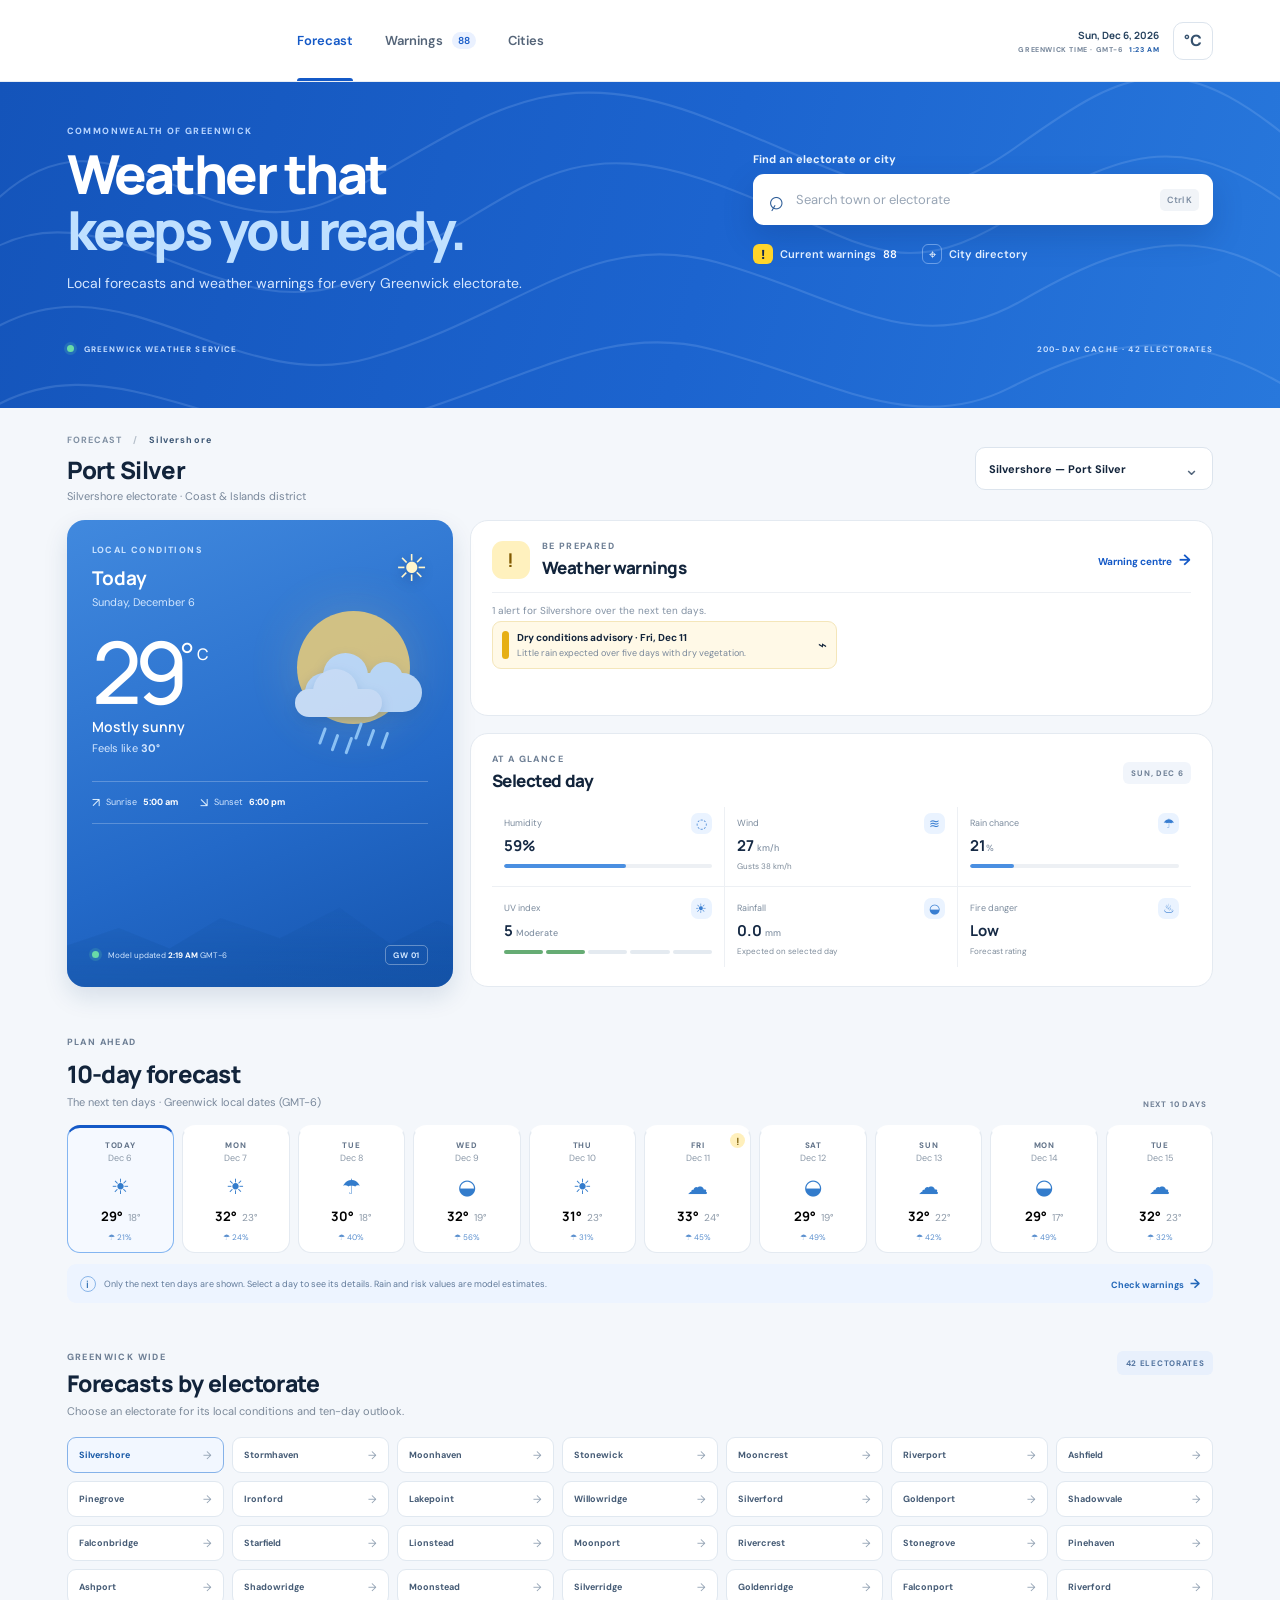
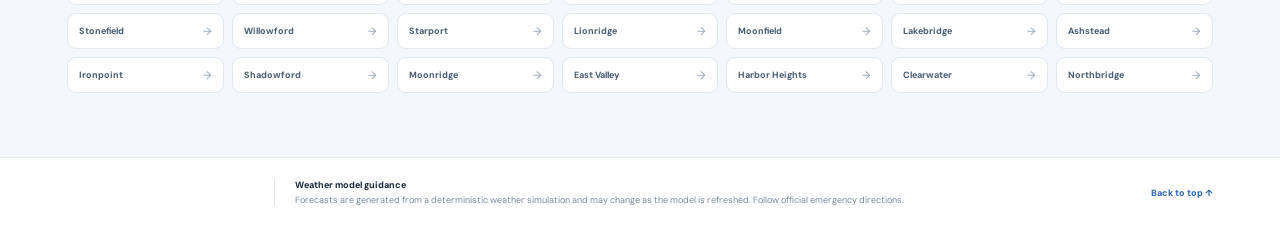
==== commit ada2254f: "Refresh the transparent logo asset on every page" ====
--- a/index.html
+++ b/index.html
@@ -14,7 +14,7 @@
 </head>
 <body>
   <header class="topbar">
-    <a class="brand" href="index.html" aria-label="Greenwick Meteorological Bureau home"><img class="brand-logo" src="assets/greenwick-logo.webp" alt=""></a>
+    <a class="brand" href="index.html" aria-label="Greenwick Meteorological Bureau home"><img class="brand-logo" src="assets/greenwick-logo.webp?v=2" alt=""></a>
     <nav class="main-nav" aria-label="Main navigation">
       <a class="nav-link active" href="index.html" aria-current="page">Forecast</a>
       <a class="nav-link" href="warnings.html">Warnings <span class="nav-count" id="nav-warning-count">—</span></a>
@@ -84,6 +84,6 @@
       <section class="electorates-section" id="electorates"><div class="section-heading"><div><p class="eyebrow">GREENWICK WIDE</p><h2>Forecasts by electorate</h2><p class="section-subtitle">Choose an electorate for its local conditions and ten-day outlook.</p></div><span class="electorate-count">42 ELECTORATES</span></div><div class="electorate-chips" id="electorate-chips"></div></section>
     </section>
   </main>
-  <footer><a class="footer-brand" href="index.html" aria-label="Greenwick Meteorological Bureau"><img class="brand-logo footer-logo" src="assets/greenwick-logo.webp" alt=""></a><div class="footer-note"><b>Weather model guidance</b><span>Forecasts are generated from a deterministic weather simulation and may change as the model is refreshed. Follow official emergency directions.</span></div><a href="#top" class="back-top">Back to top ↑</a></footer>
+  <footer><a class="footer-brand" href="index.html" aria-label="Greenwick Meteorological Bureau"><img class="brand-logo footer-logo" src="assets/greenwick-logo.webp?v=2" alt=""></a><div class="footer-note"><b>Weather model guidance</b><span>Forecasts are generated from a deterministic weather simulation and may change as the model is refreshed. Follow official emergency directions.</span></div><a href="#top" class="back-top">Back to top ↑</a></footer>
 </body>
 </html>
--- a/styles.css
+++ b/styles.css
@@ -4,3 +4,5 @@
 @media(max-width:1000px){.topbar{gap:25px}.main-nav{gap:17px}.hero-inner{gap:35px}.dashboard-grid{grid-template-columns:minmax(290px,.8fr) minmax(0,1.3fr)}.warning-list{grid-template-columns:1fr}.warning-card{max-height:226px;overflow:auto}.forecast-strip{grid-template-columns:repeat(5,1fr)}.day-card:nth-child(n+11){display:none}.electorate-chips{grid-template-columns:repeat(5,1fr)}}
 @media(max-width:700px){.topbar{height:66px;padding:0 17px;gap:12px}.brand-mark{width:34px;height:34px}.brand b{font-size:13px}.brand small{font-size:9px}.main-nav{display:none}.top-actions{margin-left:auto}.service-mark{font-size:8px;padding:7px}.hero-inner{margin:0;padding:30px 18px 35px;display:block}.hero{min-height:0}.hero h1{font-size:42px;letter-spacing:-1.8px}.hero-copy>p:last-child{font-size:12px;margin-top:10px}.hero-tools{margin-top:25px;max-width:none}.quick-links{margin-top:14px;gap:17px}.quick-links a{font-size:10px}.hero-bottom{margin:0 18px;padding-bottom:12px;font-size:7px}.content-shell{margin:0;padding:22px 16px 44px}.location-line{align-items:flex-start}.location-line h2{font-size:21px}.location-line p{font-size:10px}.select-wrap{min-width:42px;width:42px;height:40px;padding:0 10px}.select-wrap select{opacity:0;position:absolute;inset:0;cursor:pointer}.select-wrap>span:last-child{right:12px}.dashboard-grid{grid-template-columns:1fr;gap:12px}.current-card{min-height:350px;padding:21px}.temperature{margin-top:27px}.current-foot{left:21px;right:21px;bottom:18px}.sun-times{margin-top:25px}.right-column{gap:12px}.warning-card,.details-card{padding:16px}.warning-card{max-height:none}.warning-list{grid-template-columns:1fr 1fr}.metrics-grid{margin-top:10px}.metric{padding:6px 9px;min-height:76px}.outlook-section{padding-top:35px}.outlook-heading h2,.section-heading h2{font-size:21px}.outlook-heading{align-items:flex-end}.range-controls{gap:5px}.range-label{font-size:7px;margin-right:2px}.arrow-button{width:30px;height:30px}.forecast-strip{grid-template-columns:repeat(5,minmax(0,1fr));gap:5px}.day-card{padding:9px 4px 8px;border-radius:10px}.day-name{font-size:7px}.day-date{font-size:8px}.day-icon{font-size:18px;margin:8px 0 4px}.day-temps{gap:3px}.day-temps b{font-size:11px}.day-temps span{font-size:9px}.day-rain{font-size:7px}.forecast-strip .day-card:nth-child(n+6){display:block}.outlook-note{font-size:8px;align-items:flex-start;line-height:1.4}.subtle-button{font-size:8px}.electorates-section{padding-top:35px}.electorate-chips{grid-template-columns:repeat(3,1fr);gap:6px;margin-top:14px}.electorate-chip{padding:9px 7px}.electorate-chip b{font-size:8px}.electorate-count{font-size:7px}footer{padding:18px 16px;gap:12px;align-items:flex-start;flex-wrap:wrap}.footer-note{order:3;width:100%;border-left:0;border-top:1px solid #e3e9f0;padding:10px 0 0}.back-top{font-size:8px}.footer-brand b{font-size:10px}.footer-brand small{font-size:8px}}
 @media(max-width:380px){.service-mark{display:none}.warning-list{grid-template-columns:1fr}.day-card{padding-left:2px;padding-right:2px}.day-temps b{font-size:10px}.day-rain{white-space:normal}}
+
+.brand-logo{display:block;width:178px;height:auto}.footer-logo{width:172px}@media(max-width:700px){.brand-logo{width:122px}.footer-logo{width:150px}}
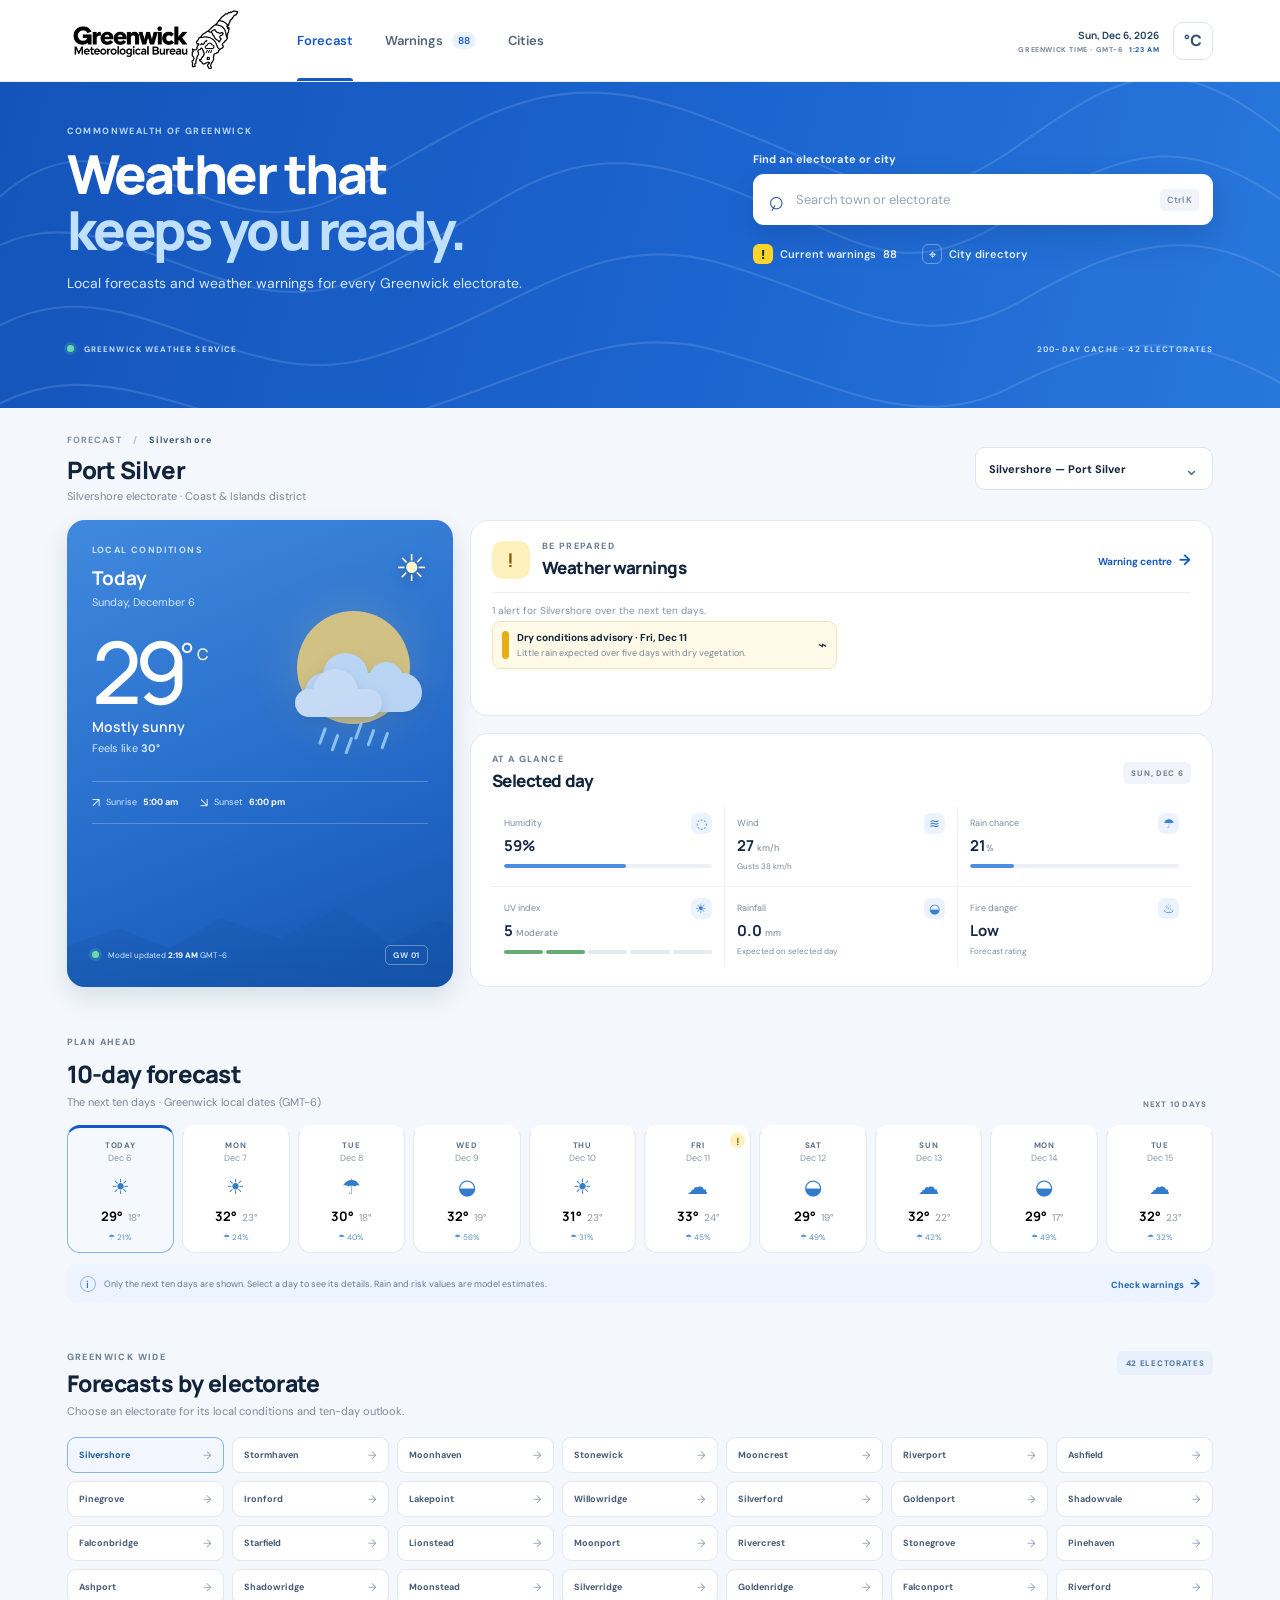
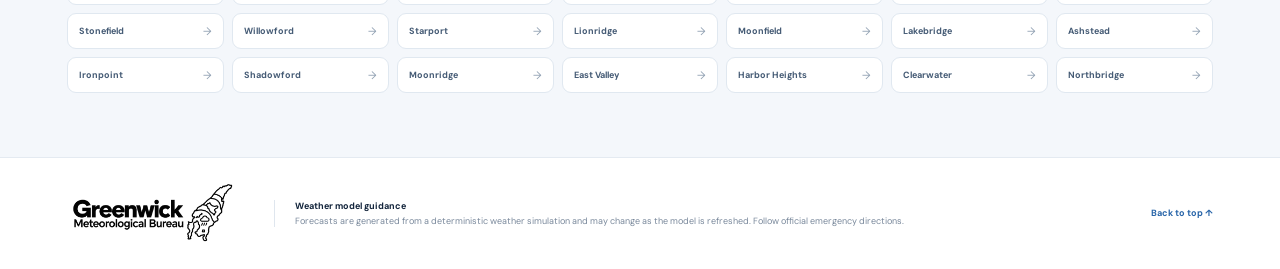
==== commit c9e57450: "Use transparent logo on every page" ====
--- a/index.html
+++ b/index.html
@@ -14,7 +14,7 @@
 </head>
 <body>
   <header class="topbar">
-    <a class="brand" href="index.html" aria-label="Greenwick Meteorological Bureau home"><img class="brand-logo" src="assets/greenwick-logo.webp?v=2" alt=""></a>
+    <a class="brand" href="index.html" aria-label="Greenwick Meteorological Bureau home"><img class="brand-logo" src="assets/greenwick-logo.svg?v=3" alt=""></a>
     <nav class="main-nav" aria-label="Main navigation">
       <a class="nav-link active" href="index.html" aria-current="page">Forecast</a>
       <a class="nav-link" href="warnings.html">Warnings <span class="nav-count" id="nav-warning-count">—</span></a>
@@ -84,6 +84,6 @@
       <section class="electorates-section" id="electorates"><div class="section-heading"><div><p class="eyebrow">GREENWICK WIDE</p><h2>Forecasts by electorate</h2><p class="section-subtitle">Choose an electorate for its local conditions and ten-day outlook.</p></div><span class="electorate-count">42 ELECTORATES</span></div><div class="electorate-chips" id="electorate-chips"></div></section>
     </section>
   </main>
-  <footer><a class="footer-brand" href="index.html" aria-label="Greenwick Meteorological Bureau"><img class="brand-logo footer-logo" src="assets/greenwick-logo.webp?v=2" alt=""></a><div class="footer-note"><b>Weather model guidance</b><span>Forecasts are generated from a deterministic weather simulation and may change as the model is refreshed. Follow official emergency directions.</span></div><a href="#top" class="back-top">Back to top ↑</a></footer>
+  <footer><a class="footer-brand" href="index.html" aria-label="Greenwick Meteorological Bureau"><img class="brand-logo footer-logo" src="assets/greenwick-logo.svg?v=3" alt=""></a><div class="footer-note"><b>Weather model guidance</b><span>Forecasts are generated from a deterministic weather simulation and may change as the model is refreshed. Follow official emergency directions.</span></div><a href="#top" class="back-top">Back to top ↑</a></footer>
 </body>
 </html>
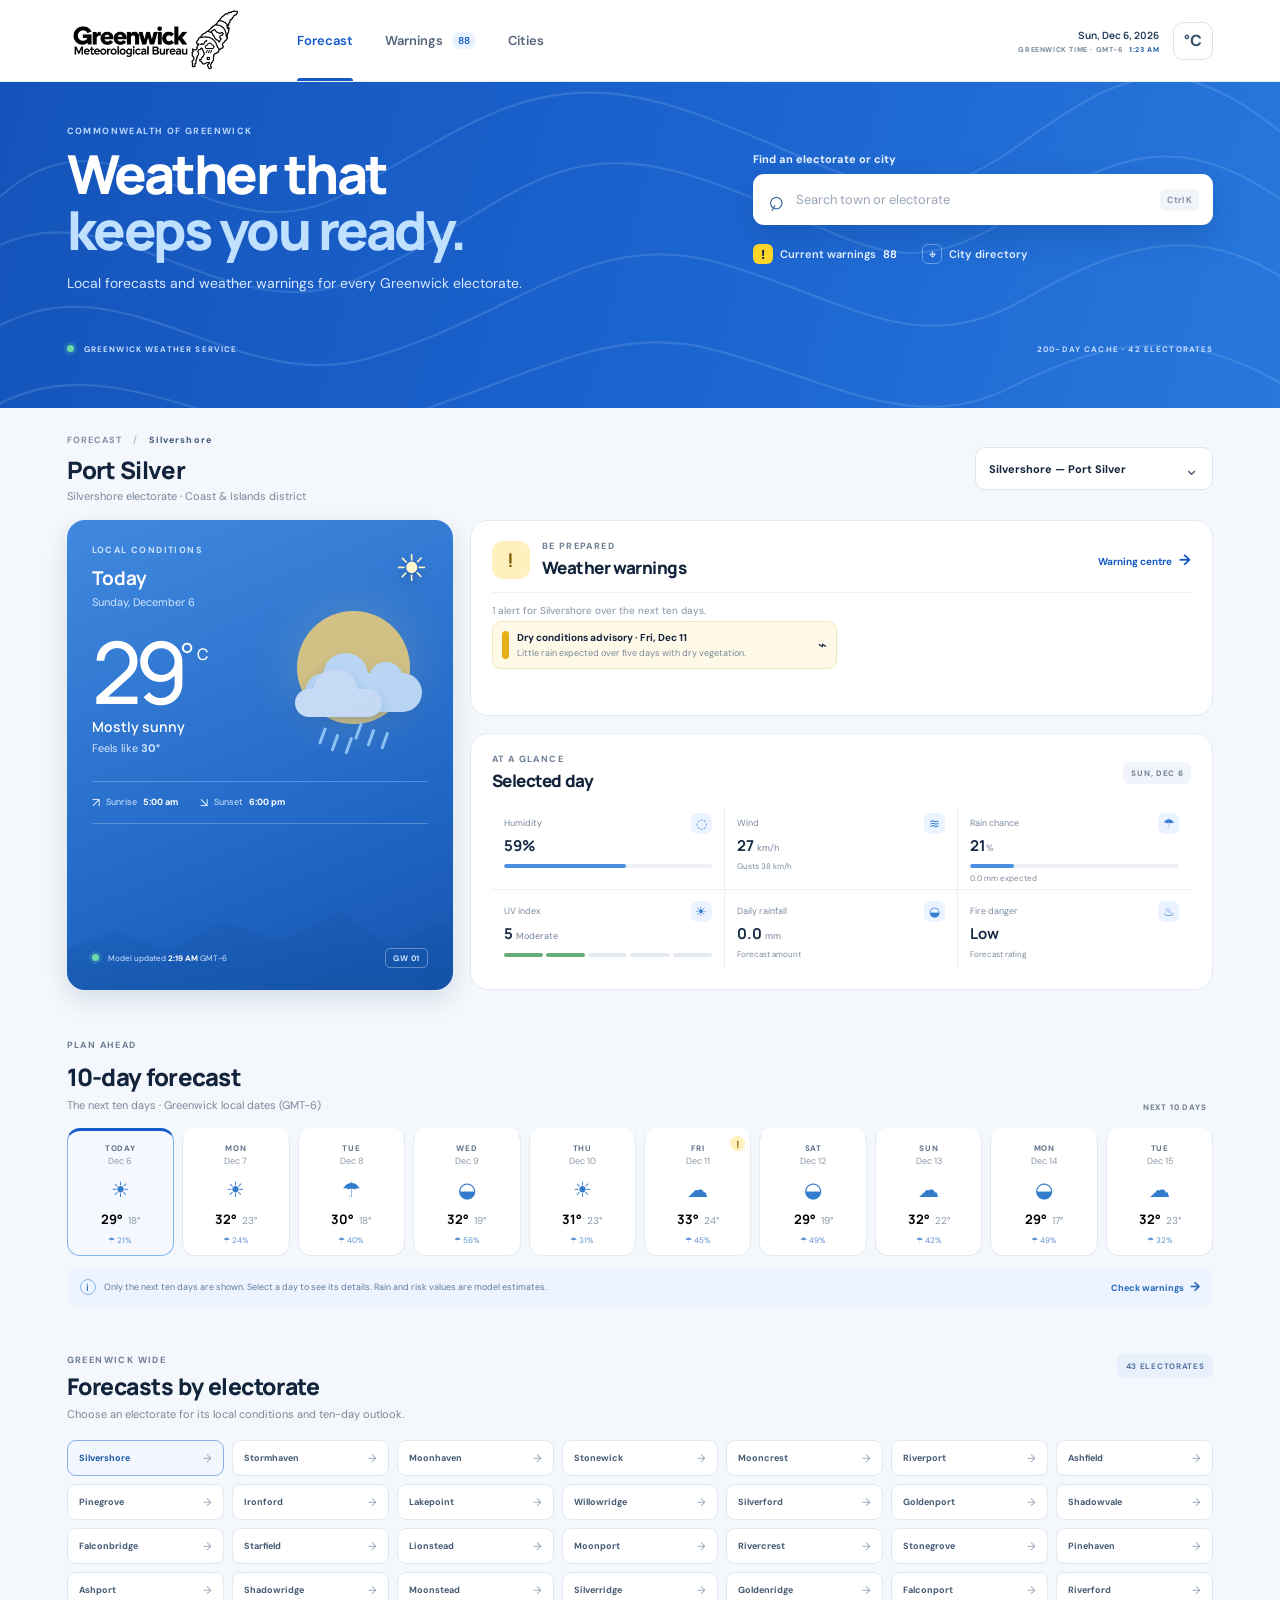
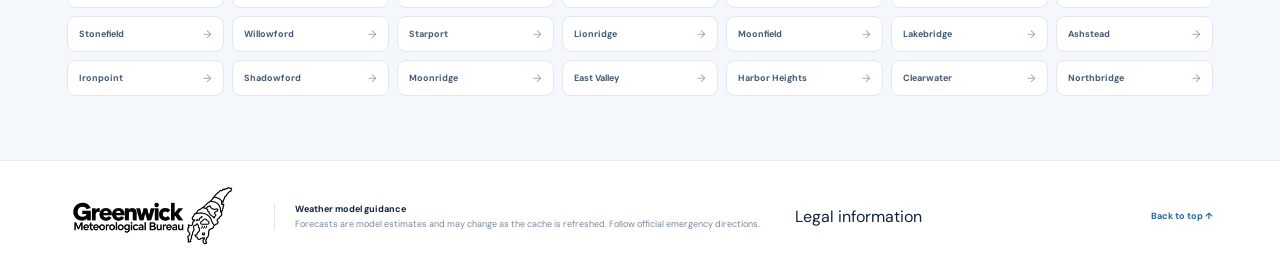
==== commit a05f717b: "Apply requested forecast and warning updates" ====
--- a/index.html
+++ b/index.html
@@ -66,9 +66,9 @@
             <div class="metrics-grid">
               <div class="metric"><span class="metric-icon">◌</span><span class="metric-label">Humidity</span><b id="humidity">68%</b><div class="metric-track"><i id="humidity-bar"></i></div></div>
               <div class="metric"><span class="metric-icon">≋</span><span class="metric-label">Wind</span><b><span id="wind">14</span> <small>km/h</small></b><div class="metric-note">Gusts <span id="gust">23</span> km/h</div></div>
-              <div class="metric"><span class="metric-icon">☂</span><span class="metric-label">Rain chance</span><b><span id="rain-prob">20</span><small>%</small></b><div class="metric-track"><i id="rain-bar"></i></div></div>
+              <div class="metric"><span class="metric-icon">☂</span><span class="metric-label">Rain chance</span><b><span id="rain-prob">20</span><small>%</small></b><div class="metric-track"><i id="rain-bar"></i></div><div class="metric-note"><span id="rain-mm-chance">0.0</span> mm expected</div></div>
               <div class="metric"><span class="metric-icon">☀</span><span class="metric-label">UV index</span><b><span id="uv">5</span> <small id="uv-level">Moderate</small></b><div class="uv-scale"><i></i><i></i><i></i><i></i><i></i></div></div>
-              <div class="metric"><span class="metric-icon">◒</span><span class="metric-label">Rainfall</span><b><span id="rain-mm">0.0</span> <small>mm</small></b><div class="metric-note">Expected on selected day</div></div>
+              <div class="metric"><span class="metric-icon">◒</span><span class="metric-label">Daily rainfall</span><b><span id="rain-mm">0.0</span> <small>mm</small></b><div class="metric-note">Forecast amount</div></div>
               <div class="metric"><span class="metric-icon">♨</span><span class="metric-label">Fire danger</span><b id="fire-danger">Moderate</b><div class="metric-note">Forecast rating</div></div>
             </div>
           </section>
@@ -81,9 +81,9 @@
         <div class="outlook-note"><span class="info-icon">i</span><span>Only the next ten days are shown. Select a day to see its details. Rain and risk values are model estimates.</span><a href="warnings.html" class="subtle-button">Check warnings <span>→</span></a></div>
       </section>
 
-      <section class="electorates-section" id="electorates"><div class="section-heading"><div><p class="eyebrow">GREENWICK WIDE</p><h2>Forecasts by electorate</h2><p class="section-subtitle">Choose an electorate for its local conditions and ten-day outlook.</p></div><span class="electorate-count">42 ELECTORATES</span></div><div class="electorate-chips" id="electorate-chips"></div></section>
+      <section class="electorates-section" id="electorates"><div class="section-heading"><div><p class="eyebrow">GREENWICK WIDE</p><h2>Forecasts by electorate</h2><p class="section-subtitle">Choose an electorate for its local conditions and ten-day outlook.</p></div><span class="electorate-count">43 ELECTORATES</span></div><div class="electorate-chips" id="electorate-chips"></div></section>
     </section>
   </main>
-  <footer><a class="footer-brand" href="index.html" aria-label="Greenwick Meteorological Bureau"><img class="brand-logo footer-logo" src="assets/greenwick-logo.svg?v=3" alt=""></a><div class="footer-note"><b>Weather model guidance</b><span>Forecasts are generated from a deterministic weather simulation and may change as the model is refreshed. Follow official emergency directions.</span></div><a href="#top" class="back-top">Back to top ↑</a></footer>
+  <footer><a class="footer-brand" href="index.html" aria-label="Greenwick Meteorological Bureau"><img class="brand-logo footer-logo" src="assets/greenwick-logo.svg?v=3" alt=""></a><div class="footer-note"><b>Weather model guidance</b><span>Forecasts are model estimates and may change as the cache is refreshed. Follow official emergency directions.</span></div><a class="legal-link" href="legal.html">Legal information</a><a href="#top" class="back-top">Back to top ↑</a></footer>
 </body>
 </html>
